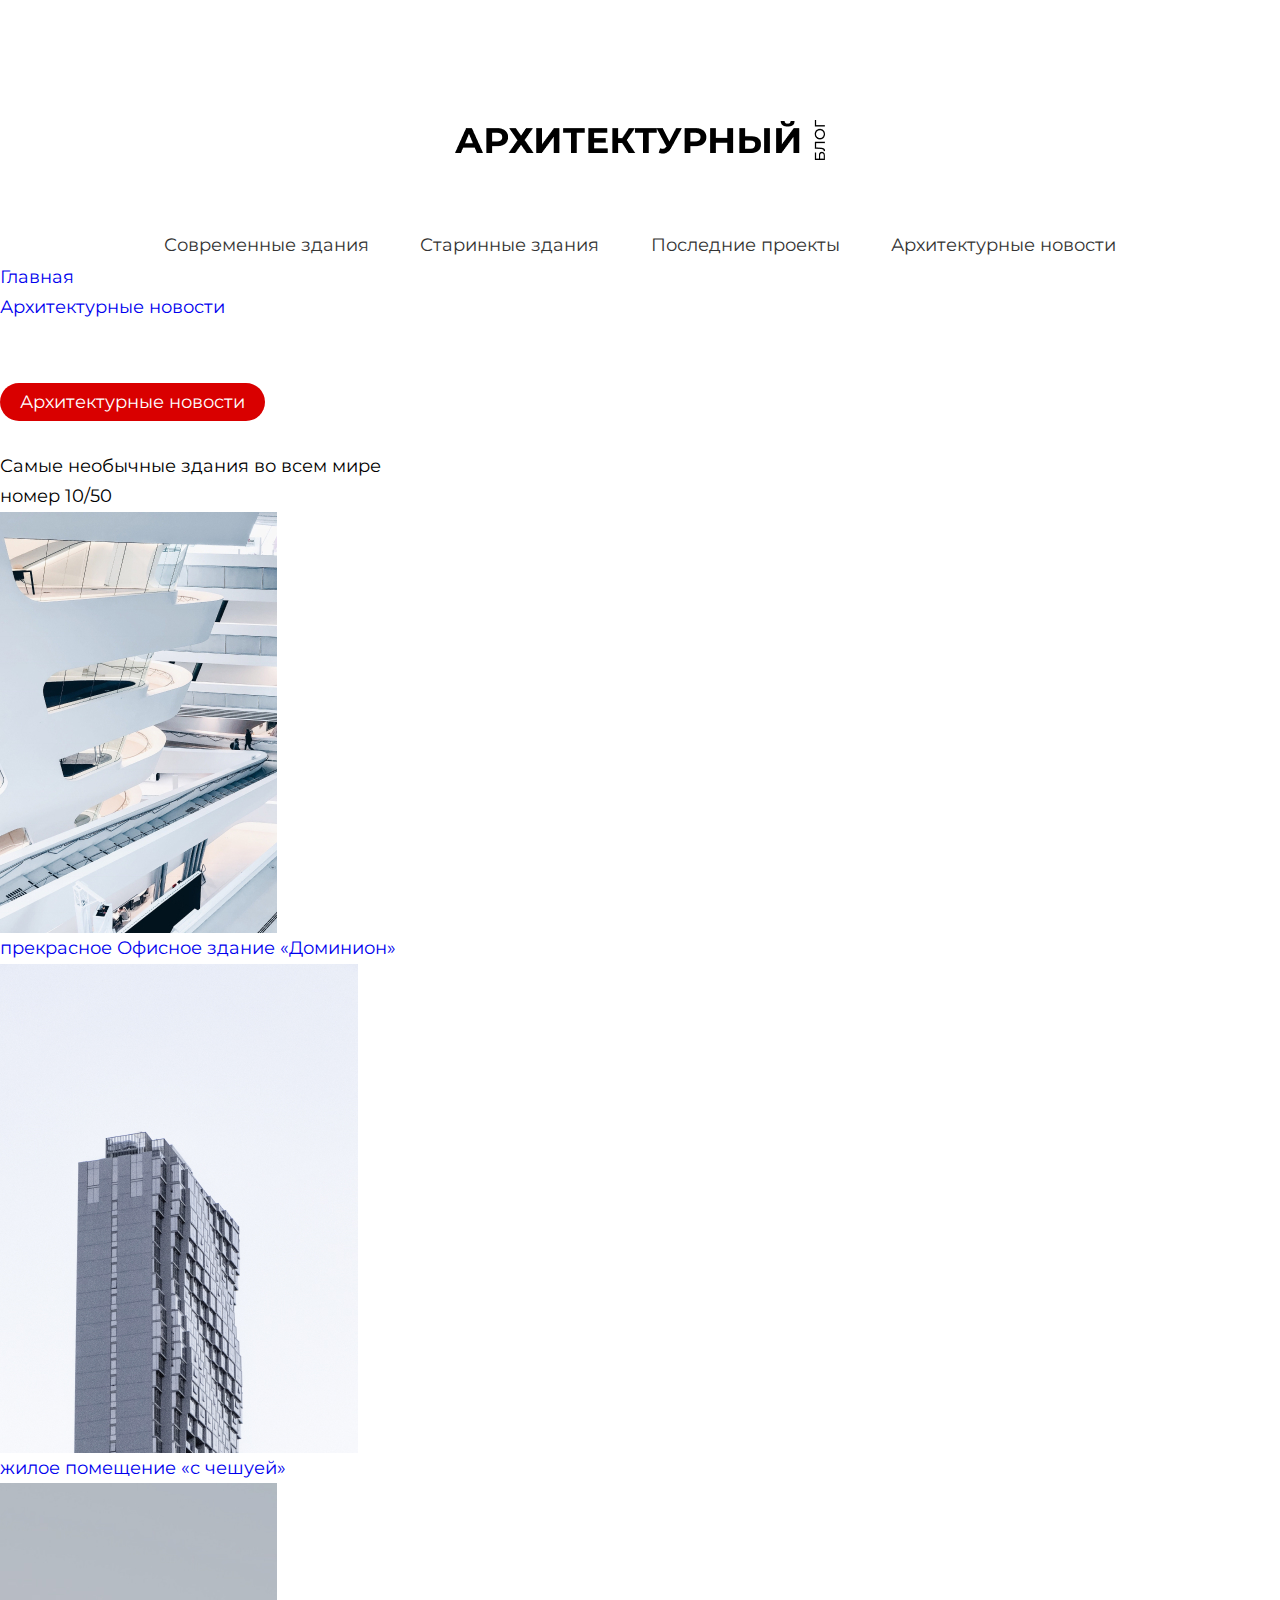
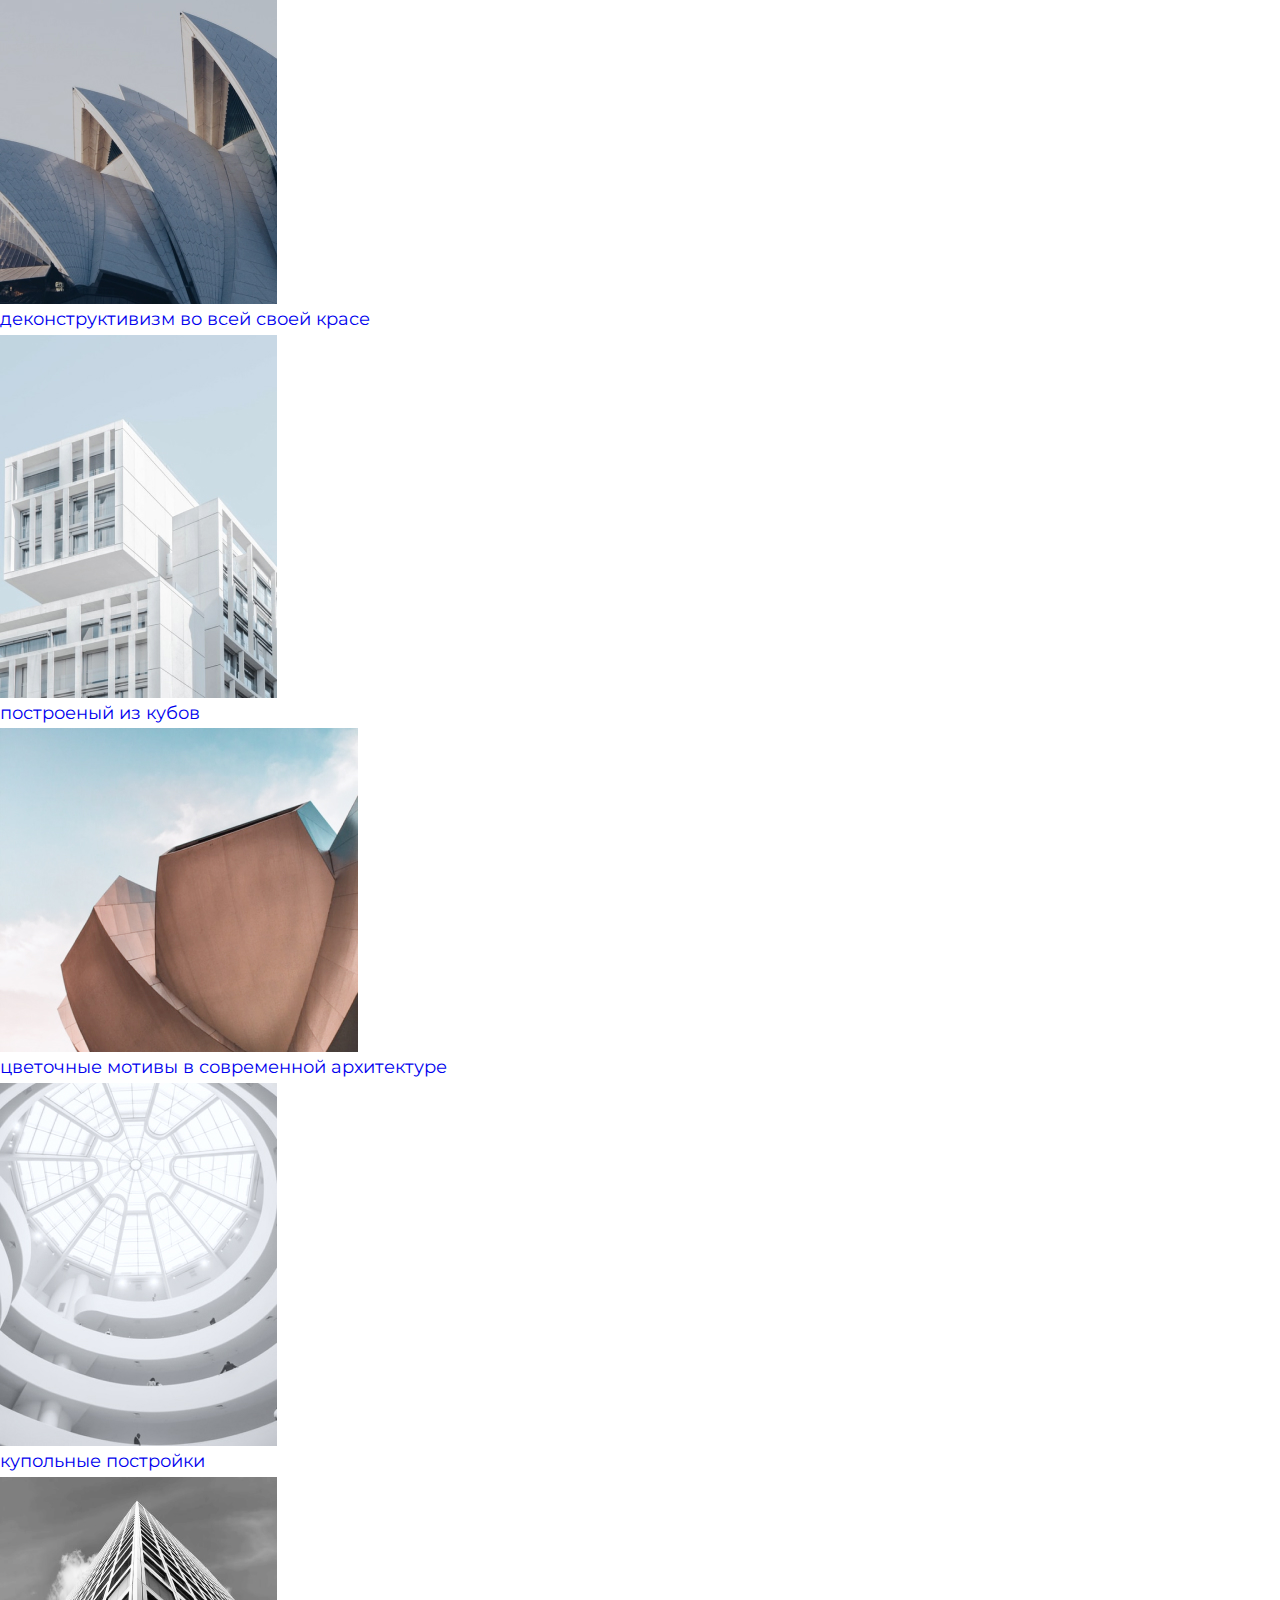
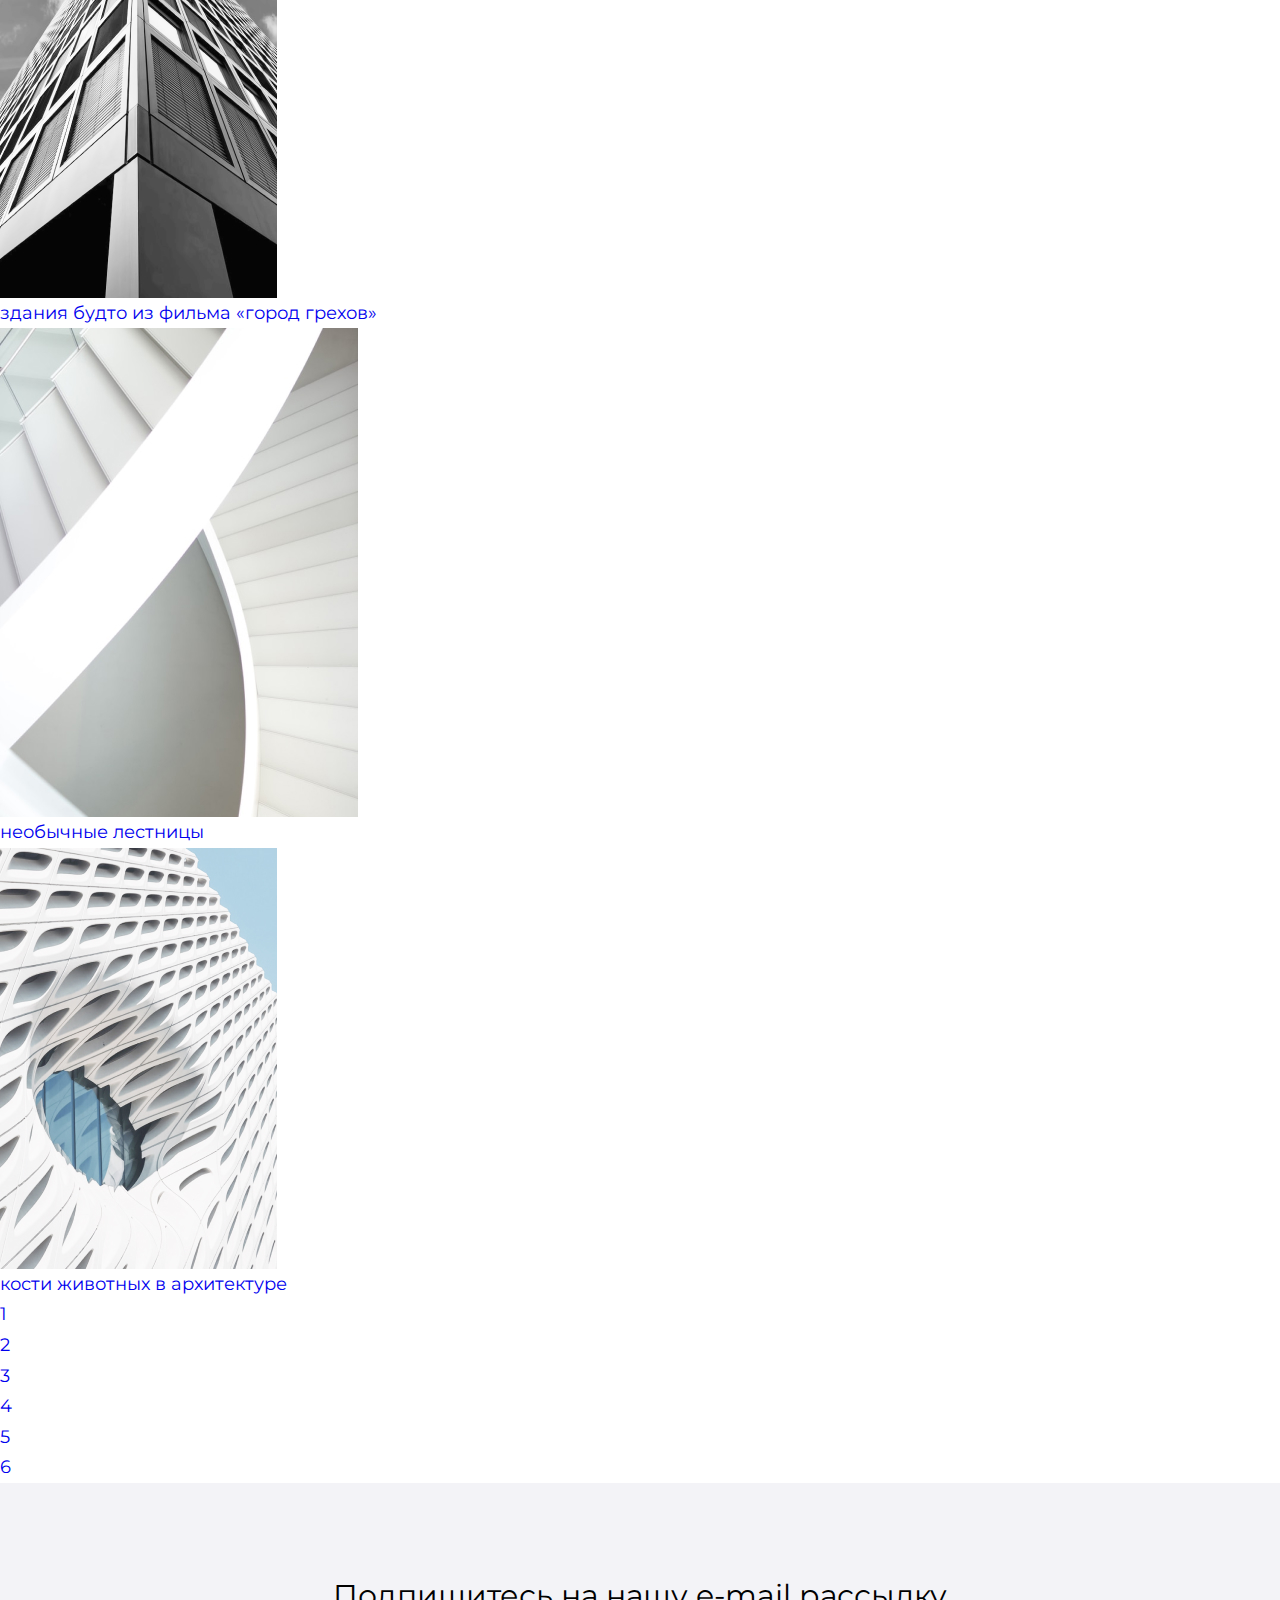
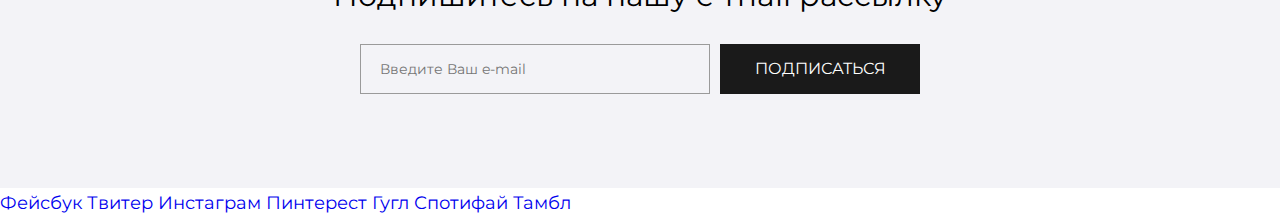
==== architect_news.html @ 6c409c07 "Начало верстки макета" ====
<!DOCTYPE html>
<html lang="ru">
  <head>
    <meta charset="UTF-8">
    <meta name="viewport" content="width=device-width, initial-scale=1.0">
    <link rel="stylesheet" href="css/style.css">
    <title>Архитектурный блог</title>
  </head>

  <body>
    <header class="page-header">
<div class="container1">
  <div class="page-header__rows">
    <a href="index.html" class="logo">
      <img src="img/main/Vector.png" width="370" height="40" alt="Логотип">
    </a>
    <nav class="main-nav">
      <ul class="main-nav__list">
        <li class="main-nav__item"><a href="#">Современные здания</a></li>
        <li class="main-nav__item"><a href="#">Старинные здания</a></li>
        <li class="main-nav__item"><a href="#">Последние проекты</a></li>
        <li class="main-nav__item"><a href="architect_news.html">Архитектурные новости</a></li>
      </ul>
    </nav>
  </div>
</div>
      <ul class="main-breadcrumbs">
        <li><a href="index.html">Главная</a></li>
        <li class="active"><a href="architect_news.html">Архитектурные новости</a></li>
      </ul>
    </header>

    <main>
      <h1 class="red-heading">Архитектурные новости</h1>
      <section class="main-content">
        <h2>Самые необычные здания во всем мире</h2>
        <p>номер 10/50</p>
        <ul class="news-list">
          <li>
            <a href="news-item.html">
              <img src="img/news/martino-pietropoli-rcCyqpGwWb8-unsplash 3.jpg" width="277" height="421" alt="Здание">
              <p>прекрасное Офисное здание «Доминион»</p>
            </a>
          </li>
          <li>
            <a href="#">
              <img src="img/news/mitchell-luo-Rzvqw-4EQ00-unsplash 3.jpg" width="358" height="489" alt="Здание">
              <p>жилое помещение «с чешуей»</p>
            </a>
          </li>
          <li>
            <a href="#">
              <img src="img/news/Mask Group.jpg" width="277" height="421" alt="Здание">
              <p>деконструктивизм во всей своей красе</p>
            </a>
          </li>
          <li>
            <a href="#">
              <img src="img/news/martino-pietropoli-rcCyqpGwWb8-unsplash 2.jpg" width="277" height="363" alt="Здание">
              <p>построеный из кубов</p>
            </a>
          </li>
          <li>
            <a href="#">
              <img src="img/news/mitchell-luo-Rzvqw-4EQ00-unsplash 2.jpg" width="358" height="324" alt="Здание">
              <p>цветочные мотивы в современной архитектуре</p>
            </a>
          </li>
          <li>
            <a href="#">
              <img src="img/news/Mask Group (1).jpg" width="277" height="363" alt="Здание">
              <p>купольные постройки</p>
            </a>
          </li>
          <li>
            <a href="#">
              <img src="img/news/martino-pietropoli-rcCyqpGwWb8-unsplash 5.jpg" width="277" height="421" alt="Здание">
              <p>здания будто из фильма «город грехов»</p>
            </a>
          </li>
          <li>
            <a href="#">
              <img src="img/news/mitchell-luo-Rzvqw-4EQ00-unsplash 5.jpg" width="358" height="489" alt="Здание">
              <p>необычные лестницы</p>
            </a>
          </li>
          <li>
            <a href="#">
              <img src="img/news/Mask Group (2).jpg" width="277" height="421" alt="Здание">
              <p>кости животных в архитектуре</p>
            </a>
          </li>
        </ul>
        <ul>
          <li><a href="#">1</a></li>
          <li><a href="#">2</a></li>
          <li><a href="#">3</a></li>
          <li><a href="#">4</a></li>
          <li><a href="#">5</a></li>
          <li><a href="#">6</a></li>
        </ul>
      </section>

<section class="form-mailing">
  <form class="form" id="form" action="#">
    <h2 class="visually-hidden">Форма подписки</h2>
    <div class="form__group">
      <label for="formEmail" class="form__label">Подпишитесь на нашу e-mail рассылку</label>
      <input id="formEmail" type="text" name="email" class="form__input" placeholder="Введите Ваш e-mail">
      <button class="form__button" type="submit">подписаться</button>
    </div>
  </form>
</section>
    </main>

    <footer>
      <div class="footer-social">
        <a class="social-btn social-btn-in" href="#">Фейсбук</a>
        <a class="social-btn social-btn-fb" href="#">Твитер</a>
        <a class="social-btn social-btn-vk" href="#">Инстаграм</a>
        <a class="social-btn social-btn-in" href="#">Пинтерест</a>
        <a class="social-btn social-btn-fb" href="#">Гугл</a>
        <a class="social-btn social-btn-vk" href="#">Спотифай</a>
        <a class="social-btn social-btn-in" href="#">Тамбл</a>
      </div>
    </footer>
  </body>
</html>
---- css/style.css ----
@import url("https://fonts.googleapis.com/css2?family=Montserrat:wght@300;400;500;600;700&display=swap");
* {
  padding: 0;
  margin: 0;
  border: 0; }

*, *:before, *:after {
  -webkit-box-sizing: border-box;
  box-sizing: border-box; }

:focus, :active {
  outline: none; }

a:focus, a:active {
  outline: none; }

nav, footer, header, aside {
  display: block; }

html, body {
  height: 100%;
  width: 100%;
  font-size: 100%;
  line-height: 1;
  font-size: 14px;
  -ms-text-size-adjust: 100%;
  -moz-text-size-adjust: 100%;
  -webkit-text-size-adjust: 100%; }

input, button, textarea {
  font-family: inherit; }

input::-ms-clear {
  display: none; }

button {
  cursor: pointer; }

button::-moz-focus-inner {
  padding: 0;
  border: 0; }

a, a:visited {
  text-decoration: none; }

a:hover {
  text-decoration: none; }

ul li {
  list-style: none; }

img {
  vertical-align: top; }

h1, h2, h3, h4, h5, h6 {
  font-size: inherit;
  font-weight: 400; }

body {
  min-width: 1220px;
  font-size: 18px;
  line-height: 170%;
  font-family: "Montserrat", sans-serif;
  color: #000; }

.container1 {
  width: 952px;
  margin: 0 auto; }

.container2 {
  width: 1170px;
  margin: 0 auto; }

.visually-hidden {
  position: absolute;
  width: 1px;
  height: 1px;
  margin: -1px;
  padding: 0;
  overflow: hidden;
  border: 0;
  clip: rect(0 0 0 0); }

.btn {
  display: -webkit-box;
  display: -ms-flexbox;
  display: flex;
  text-align: center;
  -webkit-box-pack: center;
      -ms-flex-pack: center;
          justify-content: center;
  -webkit-box-align: center;
      -ms-flex-align: center;
          align-items: center;
  font-size: 16px;
  font-weight: 400;
  line-height: 19.5px;
  border: 1px solid white;
  height: 50px;
  width: 200px;
  background-color: rgba(0, 0, 0, 0.3);
  color: white;
  -webkit-transition: 0.2s;
  transition: 0.2s; }

.btn:hover {
  background-color: rgba(0, 0, 0, 0.8);
  font-size: 17px; }

.red-heading {
  display: -webkit-inline-box;
  display: -ms-inline-flexbox;
  display: inline-flex;
  text-align: center;
  -webkit-box-pack: center;
      -ms-flex-pack: center;
          justify-content: center;
  -webkit-box-align: center;
      -ms-flex-align: center;
          align-items: center;
  padding: 0 20px 0 20px;
  margin: 20px 0 30px 0;
  border-radius: 19px;
  height: 38px;
  min-width: 200px;
  background-color: #d90000;
  font-size: 18px;
  line-height: 22px;
  color: #fff; }

.page-header {
  padding: 120px 0 40px 0; }
  .page-header .page-header__rows {
    display: -webkit-box;
    display: -ms-flexbox;
    display: flex;
    -webkit-box-orient: vertical;
    -webkit-box-direction: normal;
        -ms-flex-direction: column;
            flex-direction: column; }
  .page-header .logo {
    -ms-flex-item-align: center;
        -ms-grid-row-align: center;
        align-self: center;
    margin: 0 0 70px 0; }
  .page-header .main-nav__list {
    display: -webkit-box;
    display: -ms-flexbox;
    display: flex;
    -webkit-box-pack: justify;
        -ms-flex-pack: justify;
            justify-content: space-between;
    -ms-flex-wrap: wrap;
        flex-wrap: wrap; }
  .page-header .main-nav__item {
    border-bottom: 1px solid white; }
    .page-header .main-nav__item a {
      font-size: 18px;
      line-height: 22px;
      font-weight: 400;
      color: #333; }
    .page-header .main-nav__item:hover {
      border-bottom: 1px solid red; }

.introduction {
  padding: 0 0 100px 0; }
  .introduction .intr__row {
    display: -webkit-box;
    display: -ms-flexbox;
    display: flex;
    -webkit-box-pack: justify;
        -ms-flex-pack: justify;
            justify-content: space-between; }
  .introduction .intr-content__big {
    position: relative; }
    .introduction .intr-content__big a,
    .introduction .intr-content__big p {
      position: absolute; }
    .introduction .intr-content__big p {
      max-width: 623px;
      font-size: 36px;
      line-height: 44px;
      color: white;
      bottom: 145px;
      left: 60px; }
    .introduction .intr-content__big a {
      bottom: 60px;
      left: 60px; }
  .introduction .intr-content__small .intr-content__item {
    position: relative; }
    .introduction .intr-content__small .intr-content__item a,
    .introduction .intr-content__small .intr-content__item p {
      position: absolute; }
    .introduction .intr-content__small .intr-content__item p {
      max-width: 243px;
      font-size: 24px;
      line-height: 29px;
      color: white;
      bottom: 110px;
      left: 30px; }
    .introduction .intr-content__small .intr-content__item a {
      bottom: 30px;
      left: 30px; }
  .introduction .intr-content__small .intr-content__item:first-child {
    margin-bottom: 8.3px; }

.Modern-buildings {
  padding-bottom: 100px; }
  .Modern-buildings a {
    display: inline-block;
    text-transform: uppercase;
    font-size: 16px;
    font-weight: 500;
    line-height: 19.5px;
    color: #000;
    margin-top: 20px; }
  .Modern-buildings a:hover {
    border-bottom: 1px solid red; }
  .Modern-buildings__row {
    display: -webkit-box;
    display: -ms-flexbox;
    display: flex;
    -webkit-box-pack: justify;
        -ms-flex-pack: justify;
            justify-content: space-between; }
  .Modern-buildings__top {
    display: -webkit-box;
    display: -ms-flexbox;
    display: flex;
    -webkit-box-pack: justify;
        -ms-flex-pack: justify;
            justify-content: space-between;
    margin: 0 0 20px 0; }

.form-mailing {
  padding: 94px 0;
  background-color: #f3f3f7; }
  .form-mailing .form {
    max-width: 800px;
    margin: 0px auto; }
    .form-mailing .form__group {
      display: -webkit-box;
      display: -ms-flexbox;
      display: flex;
      -webkit-box-pack: center;
          -ms-flex-pack: center;
              justify-content: center;
      -ms-flex-wrap: wrap;
          flex-wrap: wrap; }
    .form-mailing .form__label {
      font-size: 30px;
      line-height: 37px;
      margin: 0 0 30px 0; }
    .form-mailing .form__input {
      border: 1px solid #9a9a9a;
      background-color: #f3f3f7;
      width: 350px;
      height: 50px;
      margin-right: 10px;
      padding: 0 0 0 19px;
      font-size: 14px;
      line-height: 20px;
      color: #9a9a9a; }
    .form-mailing .form__button {
      display: -webkit-box;
      display: -ms-flexbox;
      display: flex;
      text-align: center;
      -webkit-box-pack: center;
          -ms-flex-pack: center;
              justify-content: center;
      -webkit-box-align: center;
          -ms-flex-align: center;
              align-items: center;
      font-size: 16px;
      font-weight: 400;
      line-height: 20px;
      text-transform: uppercase;
      height: 50px;
      width: 200px;
      background-color: #1a1a1a;
      color: white;
      -webkit-transition: 0.2s;
      transition: 0.2s; }
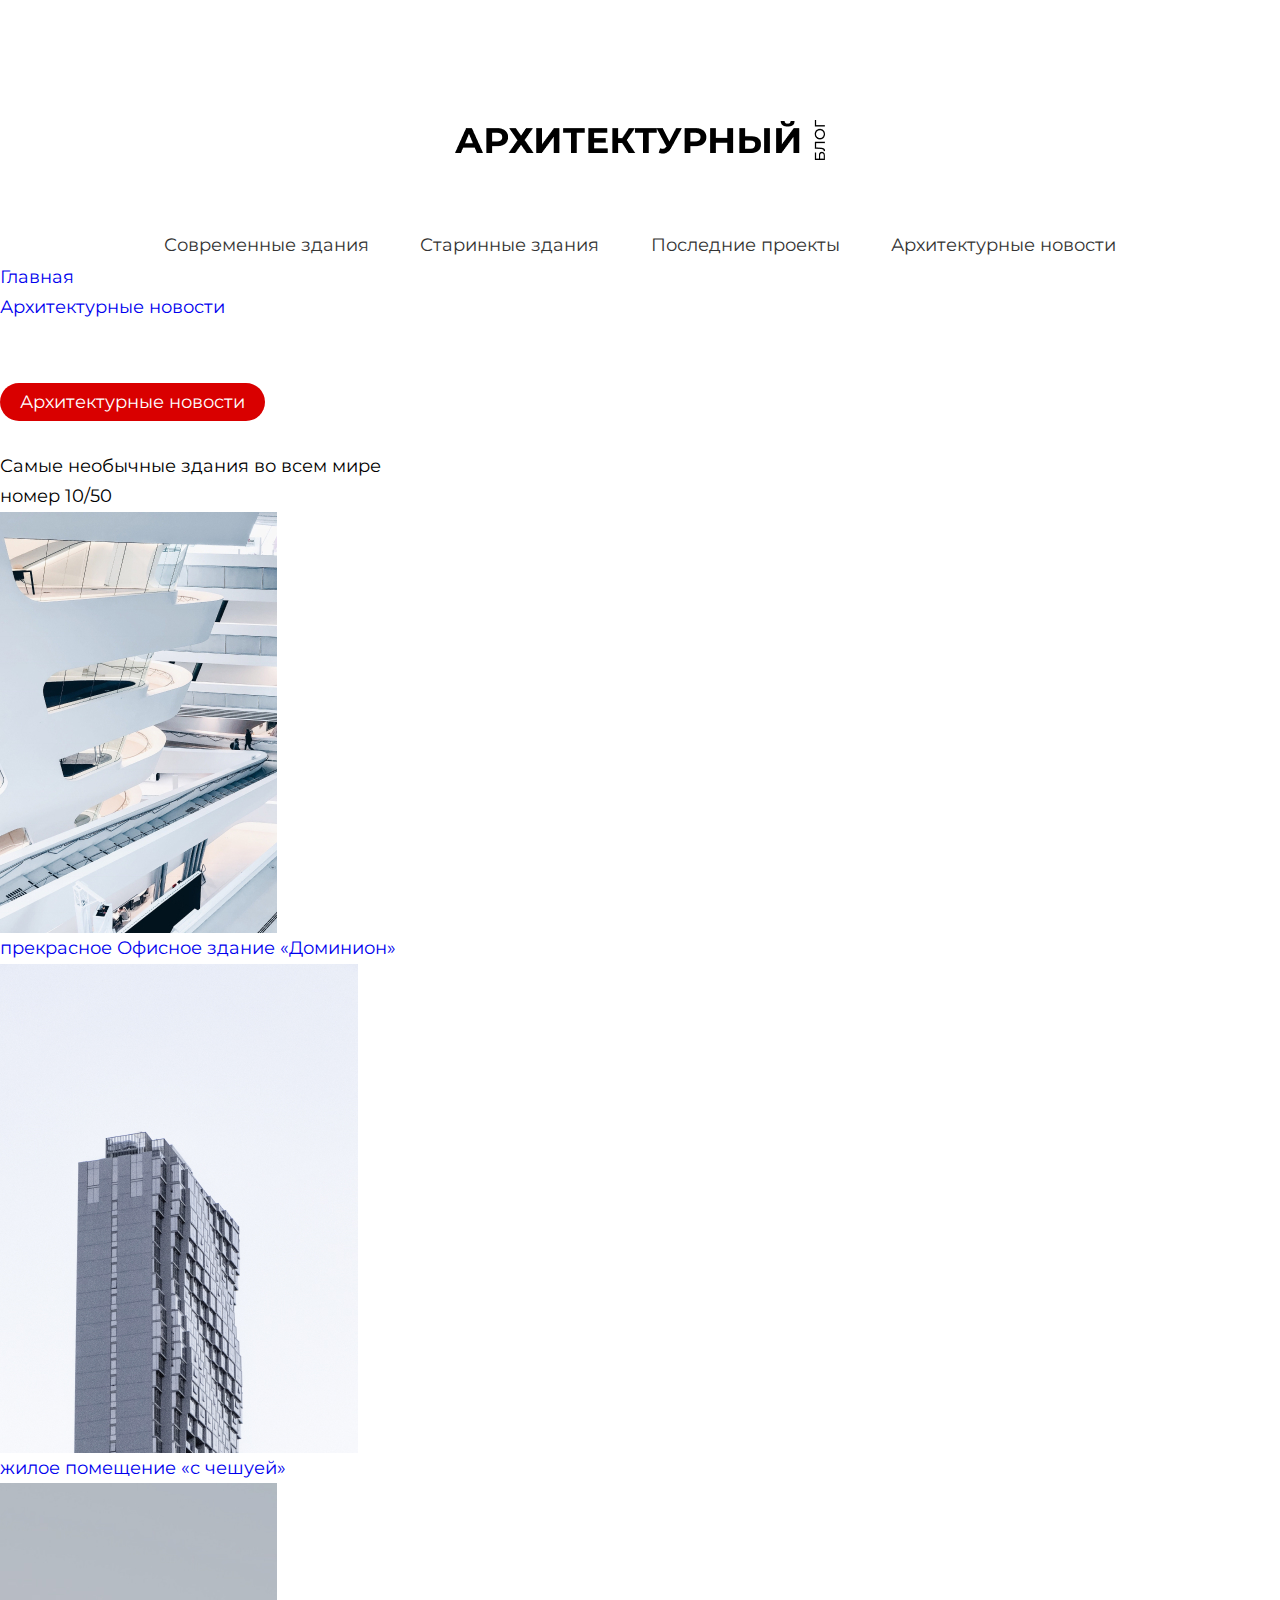
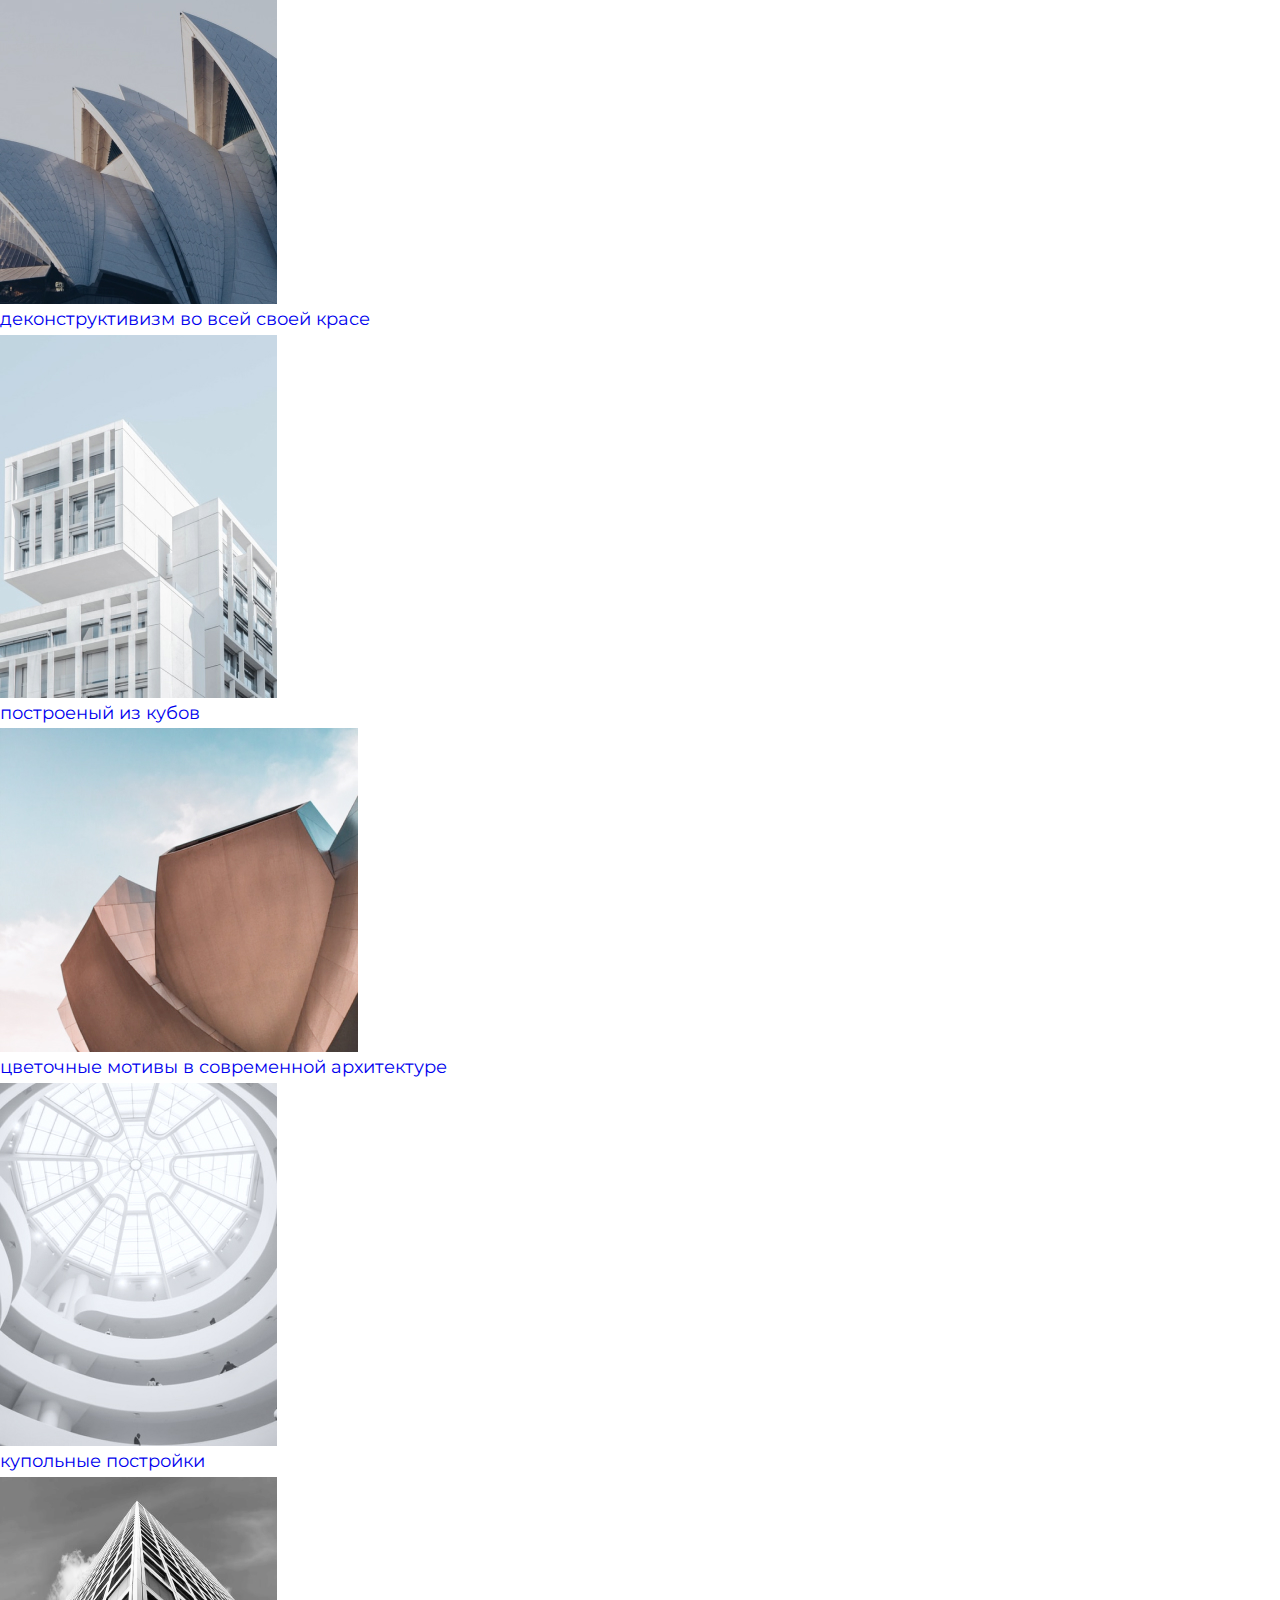
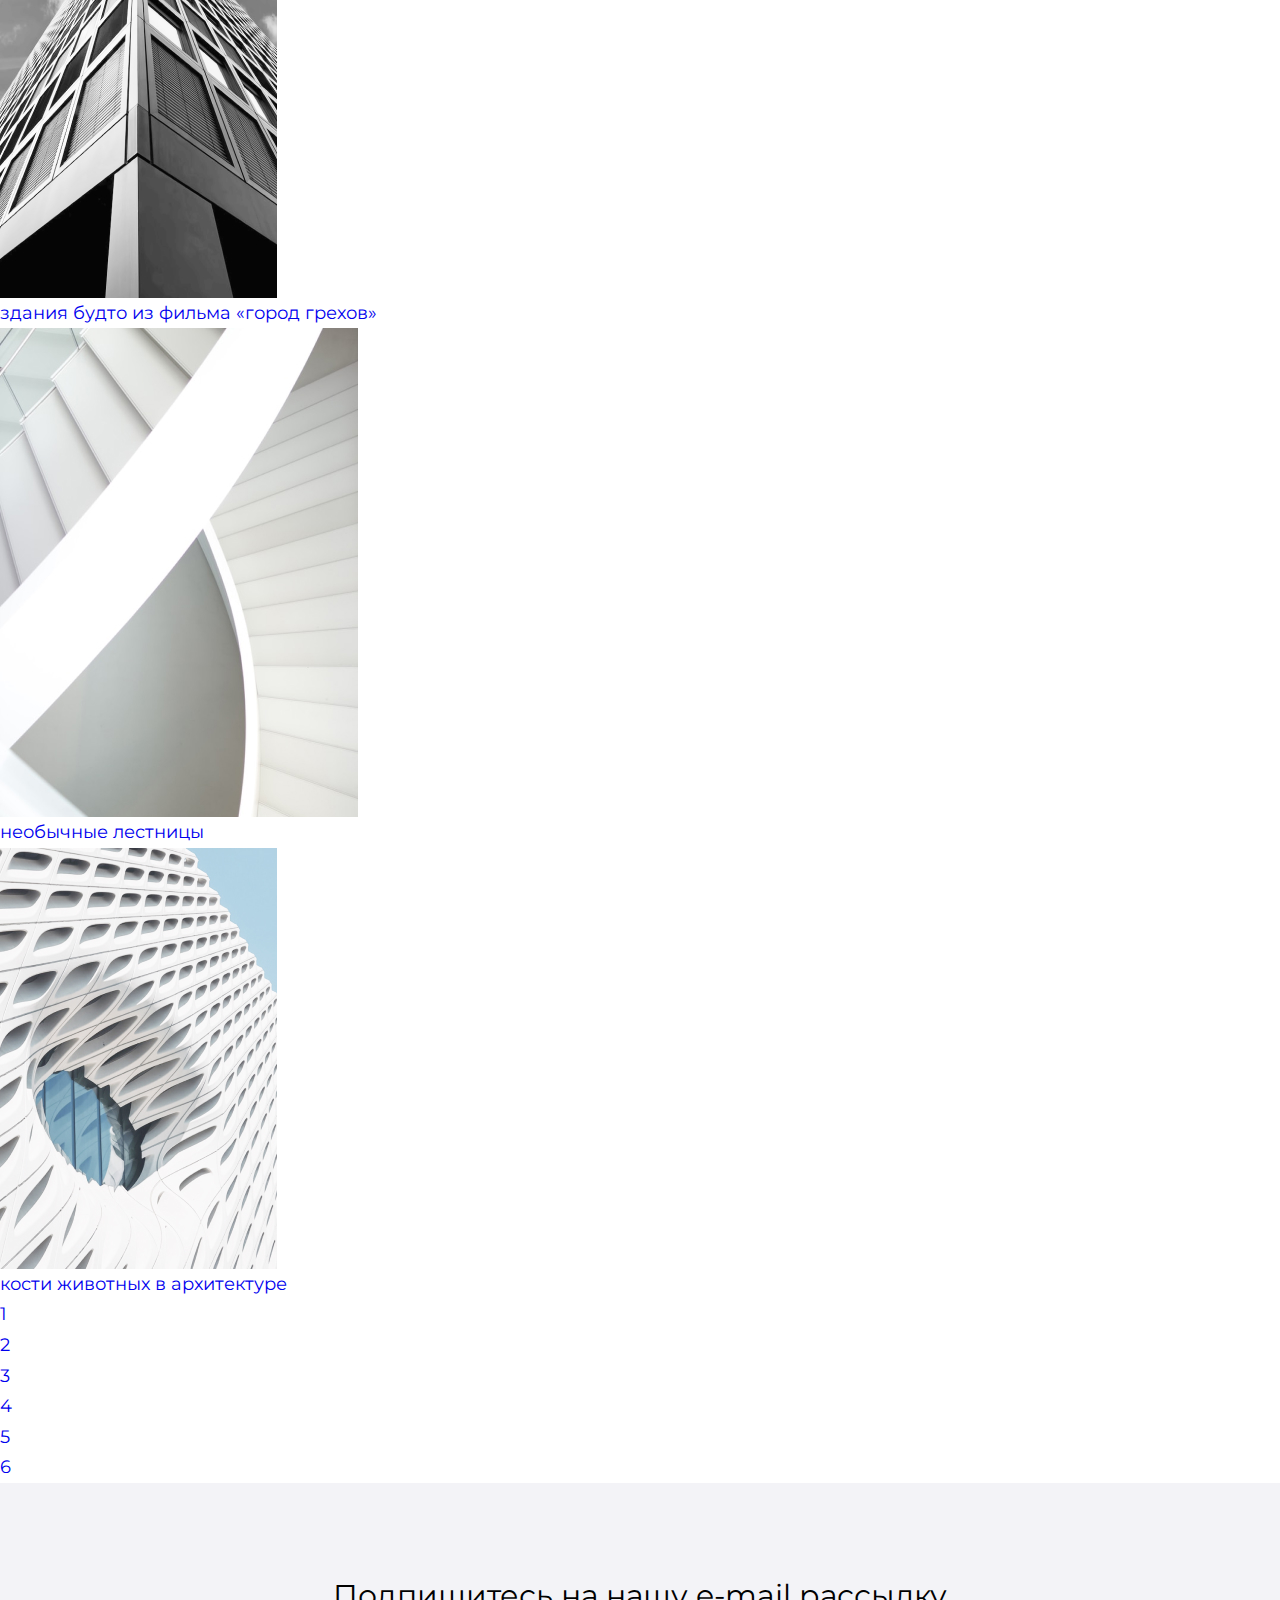
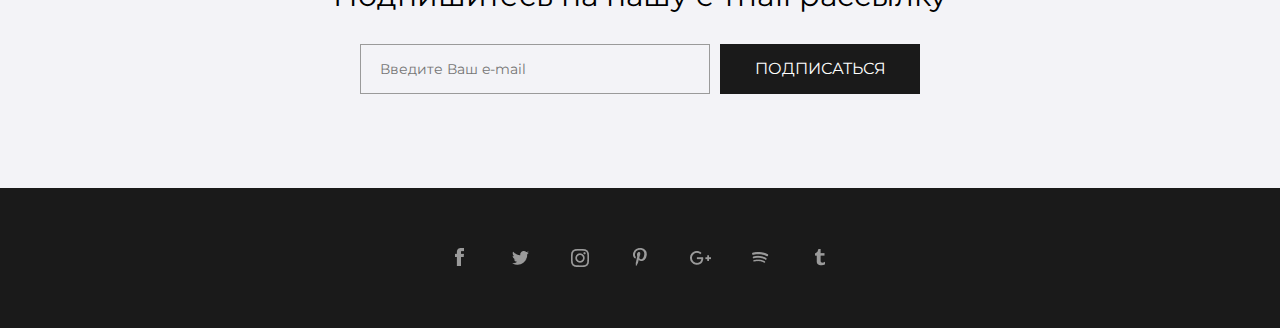
==== commit 9940b76f: "Доделал главную страницу, подключил слайдер" ====
--- a/architect_news.html
+++ b/architect_news.html
@@ -113,16 +113,18 @@
 </section>
     </main>
 
-    <footer>
-      <div class="footer-social">
-        <a class="social-btn social-btn-in" href="#">Фейсбук</a>
-        <a class="social-btn social-btn-fb" href="#">Твитер</a>
-        <a class="social-btn social-btn-vk" href="#">Инстаграм</a>
-        <a class="social-btn social-btn-in" href="#">Пинтерест</a>
-        <a class="social-btn social-btn-fb" href="#">Гугл</a>
-        <a class="social-btn social-btn-vk" href="#">Спотифай</a>
-        <a class="social-btn social-btn-in" href="#">Тамбл</a>
-      </div>
-    </footer>
+<footer class="footer">
+  <div class="footer__container">
+    <div class="footer__row">
+      <a class="social-btn-fb social-btn" href="#">Фейсбук</a>
+      <a class="social-btn-tv social-btn" href="#">Твитер</a>
+      <a class="social-btn-in social-btn" href="#">Инстаграм</a>
+      <a class="social-btn-p social-btn" href="#">Пинтерест</a>
+      <a class="social-btn-go social-btn" href="#">Гугл</a>
+      <a class="social-btn-hy social-btn" href="#">Спотифай</a>
+      <a class="social-btn-t social-btn" href="#">Тамбл</a>
+    </div>
+  </div>
+</footer>
   </body>
 </html>--- a/css/style.css
+++ b/css/style.css
@@ -1,4 +1,5 @@
-@import url("https://fonts.googleapis.com/css2?family=Montserrat:wght@300;400;500;600;700&display=swap");
+@charset "UTF-8";
+@import url("https://fonts.googleapis.com/css2?family=Montserrat:ital,wght@0,300;0,400;0,500;0,600;0,700;1,300&display=swap");
 * {
   padding: 0;
   margin: 0;
@@ -58,6 +59,7 @@
 
 body {
   min-width: 1220px;
+  height: 100%;
   font-size: 18px;
   line-height: 170%;
   font-family: "Montserrat", sans-serif;
@@ -161,76 +163,6 @@
       color: #333; }
     .page-header .main-nav__item:hover {
       border-bottom: 1px solid red; }
-
-.introduction {
-  padding: 0 0 100px 0; }
-  .introduction .intr__row {
-    display: -webkit-box;
-    display: -ms-flexbox;
-    display: flex;
-    -webkit-box-pack: justify;
-        -ms-flex-pack: justify;
-            justify-content: space-between; }
-  .introduction .intr-content__big {
-    position: relative; }
-    .introduction .intr-content__big a,
-    .introduction .intr-content__big p {
-      position: absolute; }
-    .introduction .intr-content__big p {
-      max-width: 623px;
-      font-size: 36px;
-      line-height: 44px;
-      color: white;
-      bottom: 145px;
-      left: 60px; }
-    .introduction .intr-content__big a {
-      bottom: 60px;
-      left: 60px; }
-  .introduction .intr-content__small .intr-content__item {
-    position: relative; }
-    .introduction .intr-content__small .intr-content__item a,
-    .introduction .intr-content__small .intr-content__item p {
-      position: absolute; }
-    .introduction .intr-content__small .intr-content__item p {
-      max-width: 243px;
-      font-size: 24px;
-      line-height: 29px;
-      color: white;
-      bottom: 110px;
-      left: 30px; }
-    .introduction .intr-content__small .intr-content__item a {
-      bottom: 30px;
-      left: 30px; }
-  .introduction .intr-content__small .intr-content__item:first-child {
-    margin-bottom: 8.3px; }
-
-.Modern-buildings {
-  padding-bottom: 100px; }
-  .Modern-buildings a {
-    display: inline-block;
-    text-transform: uppercase;
-    font-size: 16px;
-    font-weight: 500;
-    line-height: 19.5px;
-    color: #000;
-    margin-top: 20px; }
-  .Modern-buildings a:hover {
-    border-bottom: 1px solid red; }
-  .Modern-buildings__row {
-    display: -webkit-box;
-    display: -ms-flexbox;
-    display: flex;
-    -webkit-box-pack: justify;
-        -ms-flex-pack: justify;
-            justify-content: space-between; }
-  .Modern-buildings__top {
-    display: -webkit-box;
-    display: -ms-flexbox;
-    display: flex;
-    -webkit-box-pack: justify;
-        -ms-flex-pack: justify;
-            justify-content: space-between;
-    margin: 0 0 20px 0; }
 
 .form-mailing {
   padding: 94px 0;
@@ -282,3 +214,270 @@
       color: white;
       -webkit-transition: 0.2s;
       transition: 0.2s; }
+
+.footer {
+  height: 140px;
+  background-color: #1A1A1A;
+  padding: 50px 0; }
+  .footer .footer__container {
+    width: 400px;
+    height: 40px;
+    margin: 0 auto; }
+  .footer .footer__row {
+    width: 400px;
+    display: -webkit-box;
+    display: -ms-flexbox;
+    display: flex;
+    -webkit-box-pack: justify;
+        -ms-flex-pack: justify;
+            justify-content: space-between; }
+  .footer .social-btn {
+    font-size: 0;
+    width: 40px;
+    height: 40px; }
+  .footer .social-btn-fb {
+    background: url("../img/main/1.png") center/auto auto no-repeat; }
+  .footer .social-btn-tv {
+    background: url("../img/main/2.png") center/auto auto no-repeat; }
+  .footer .social-btn-in {
+    background: url("../img/main/3.png") center/auto auto no-repeat; }
+  .footer .social-btn-p {
+    background: url("../img/main/4.png") center/auto auto no-repeat; }
+  .footer .social-btn-go {
+    background: url("../img/main/5.png") center/auto auto no-repeat; }
+  .footer .social-btn-hy {
+    background: url("../img/main/6.png") center/auto auto no-repeat; }
+  .footer .social-btn-t {
+    background: url("../img/main/7.png") center/auto auto no-repeat; }
+
+.introduction {
+  padding: 0 0 100px 0;
+  /* Лента слайдов */ }
+  .introduction .intr__row {
+    display: -webkit-box;
+    display: -ms-flexbox;
+    display: flex;
+    -webkit-box-pack: justify;
+        -ms-flex-pack: justify;
+            justify-content: space-between; }
+  .introduction .intr-content__big {
+    position: relative; }
+    .introduction .intr-content__big a,
+    .introduction .intr-content__big p {
+      position: absolute; }
+    .introduction .intr-content__big p {
+      max-width: 623px;
+      font-size: 36px;
+      line-height: 44px;
+      color: white;
+      bottom: 145px;
+      left: 60px; }
+    .introduction .intr-content__big a {
+      bottom: 60px;
+      left: 60px; }
+    .introduction .intr-content__big .intr-content__number {
+      bottom: 220px;
+      left: 75px;
+      font-style: italic;
+      font-weight: 300; }
+  .introduction .intr-content__small .intr-content__item {
+    position: relative; }
+    .introduction .intr-content__small .intr-content__item a,
+    .introduction .intr-content__small .intr-content__item p {
+      position: absolute; }
+    .introduction .intr-content__small .intr-content__item p {
+      max-width: 243px;
+      font-size: 24px;
+      line-height: 29px;
+      color: white;
+      bottom: 110px;
+      left: 30px; }
+    .introduction .intr-content__small .intr-content__item a {
+      bottom: 30px;
+      left: 30px; }
+  .introduction .intr-content__small .intr-content__item:first-child {
+    margin-bottom: 8.3px; }
+  .introduction .slick-list {
+    overflow: hidden; }
+  .introduction .slick-track {
+    display: -webkit-box;
+    display: -ms-flexbox;
+    display: flex;
+    -webkit-box-align: start;
+        -ms-flex-align: start;
+            align-items: flex-start; }
+  .introduction .slider {
+    position: relative; }
+  .introduction .slider .slick-arrow {
+    position: absolute;
+    top: 50%;
+    z-index: 10;
+    font-size: 0; }
+  .introduction .slider .slick-arrow.slick-prev {
+    left: 0; }
+  .introduction .slider .slick-arrow.slick-next {
+    right: 0; }
+  .introduction .slider .slick-dots {
+    display: -webkit-box;
+    display: -ms-flexbox;
+    display: flex;
+    -webkit-box-align: center;
+        -ms-flex-align: center;
+            align-items: center;
+    -webkit-box-pack: center;
+        -ms-flex-pack: center;
+            justify-content: center; }
+  .introduction .slider .slick-dots li {
+    list-style: none;
+    margin: 0 10px; }
+  .introduction .slider .slick-dots li button {
+    font-size: 0;
+    width: 13px;
+    height: 13px;
+    background-color: #4F4F4F;
+    border-radius: 50%; }
+  .introduction .slider .slick-dots li.slick-active button {
+    background-color: transparent;
+    border: 1px solid #4F4F4F; }
+
+.Modern-buildings {
+  padding-bottom: 100px; }
+  .Modern-buildings a {
+    display: inline-block;
+    text-transform: uppercase;
+    font-size: 16px;
+    font-weight: 500;
+    line-height: 19.5px;
+    color: #000;
+    margin-top: 20px; }
+  .Modern-buildings a:hover {
+    border-bottom: 1px solid red; }
+  .Modern-buildings__row {
+    display: -webkit-box;
+    display: -ms-flexbox;
+    display: flex;
+    -webkit-box-pack: justify;
+        -ms-flex-pack: justify;
+            justify-content: space-between; }
+  .Modern-buildings__top {
+    display: -webkit-box;
+    display: -ms-flexbox;
+    display: flex;
+    -webkit-box-pack: justify;
+        -ms-flex-pack: justify;
+            justify-content: space-between;
+    margin: 0 0 20px 0; }
+
+.Old-build {
+  padding: 100px 0 100px 0; }
+  .Old-build a {
+    display: inline-block;
+    text-transform: uppercase;
+    font-size: 16px;
+    font-weight: 500;
+    line-height: 19.5px;
+    color: #000;
+    margin-top: 20px; }
+  .Old-build a:hover {
+    border-bottom: 1px solid red; }
+  .Old-build__row {
+    display: -webkit-box;
+    display: -ms-flexbox;
+    display: flex;
+    -webkit-box-pack: justify;
+        -ms-flex-pack: justify;
+            justify-content: space-between; }
+  .Old-build__religious {
+    margin-right: 50px; }
+  .Old-build__tourist {
+    display: -webkit-box;
+    display: -ms-flexbox;
+    display: flex;
+    -webkit-box-pack: justify;
+        -ms-flex-pack: justify;
+            justify-content: space-between; }
+  .Old-build__left img:first-child {
+    margin: 0 0 13px 0; }
+
+.news {
+  position: relative;
+  /* Лента слайдов */ }
+  .news .red-heading {
+    position: absolute;
+    z-index: 10;
+    left: calc(50% - 133px);
+    z-index: 10000; }
+  .news .slider__item {
+    position: relative;
+    height: 617px;
+    overflow: hidden; }
+    .news .slider__item a, .news .slider__item p {
+      position: absolute;
+      color: #fff; }
+    .news .slider__item a {
+      left: calc(50% - 100px);
+      bottom: 168px; }
+    .news .slider__item p {
+      width: 900px;
+      font-weight: 500;
+      line-height: 73px;
+      font-size: 60px;
+      text-align: center;
+      left: calc(50% - 450px);
+      top: 213px; }
+    .news .slider__item img {
+      width: 100%;
+      height: 100%;
+      -o-object-fit: cover;
+         object-fit: cover; }
+  .news .slick-list {
+    overflow: hidden; }
+  .news .slick-track {
+    display: -webkit-box;
+    display: -ms-flexbox;
+    display: flex;
+    -webkit-box-align: start;
+        -ms-flex-align: start;
+            align-items: flex-start; }
+  .news .slider1 {
+    position: relative; }
+  .news .slider1 .slick-arrow {
+    position: absolute;
+    top: 50%;
+    z-index: 10000;
+    font-size: 0;
+    width: 40px;
+    height: 40px; }
+  .news .slider1 .slick-arrow.slick-prev {
+    left: 10%;
+    background: url(../img/main/left.svg) 0 0/100% no-repeat; }
+  .news .slider1 .slick-arrow.slick-next {
+    right: 10%;
+    background: url(../img/main/right.svg) 0 0/100% no-repeat; }
+  .news .slider1 .slick-dots {
+    display: -webkit-box;
+    display: -ms-flexbox;
+    display: flex;
+    -webkit-box-align: center;
+        -ms-flex-align: center;
+            align-items: center;
+    -webkit-box-pack: center;
+        -ms-flex-pack: center;
+            justify-content: center;
+    width: 91px;
+    position: absolute;
+    left: calc(50% - 45.5px);
+    bottom: 100px;
+    z-index: 10000; }
+  .news .slider1 .slick-dots li {
+    list-style: none;
+    margin: 0 10px; }
+  .news .slider1 .slick-dots li button {
+    font-size: 0;
+    width: 13px;
+    height: 13px;
+    background-color: #fff;
+    border-radius: 50%; }
+  .news .slider1 .slick-dots li.slick-active button {
+    background-color: transparent;
+    border: 1px solid #fff; }
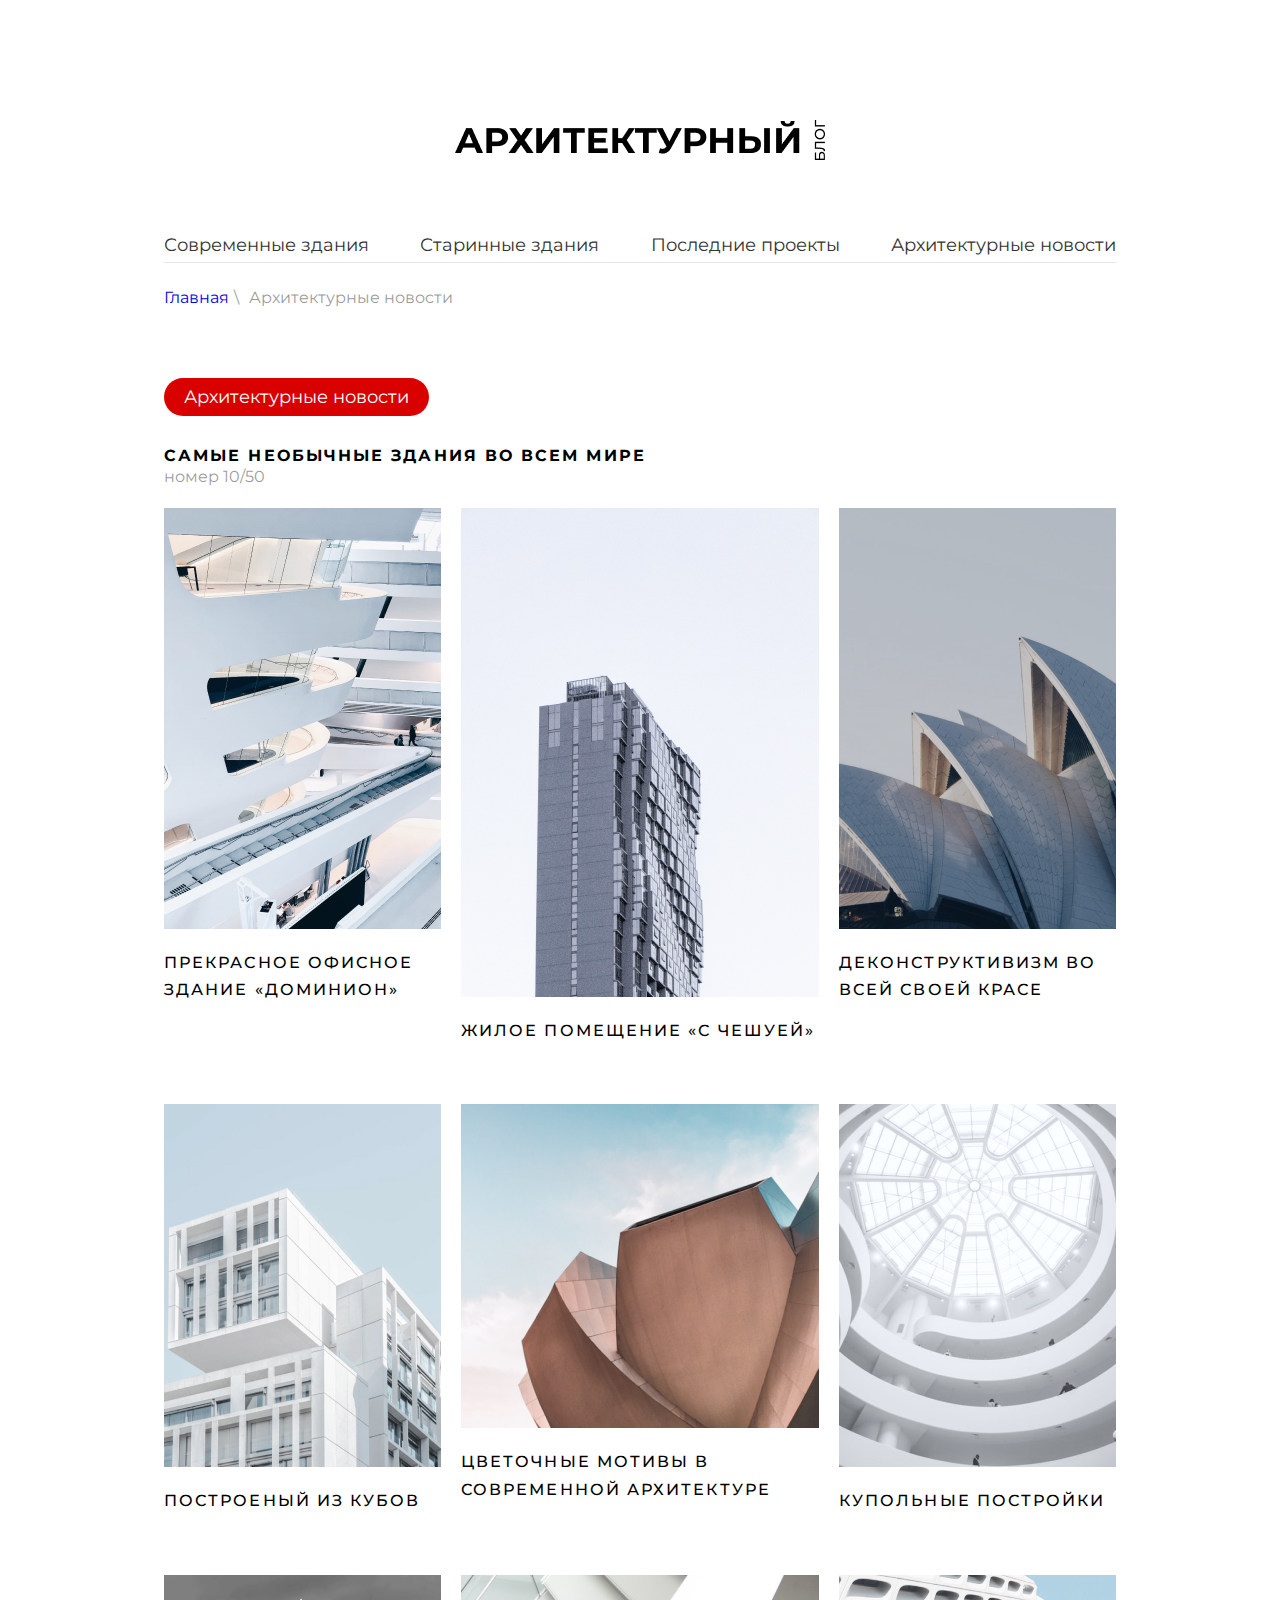
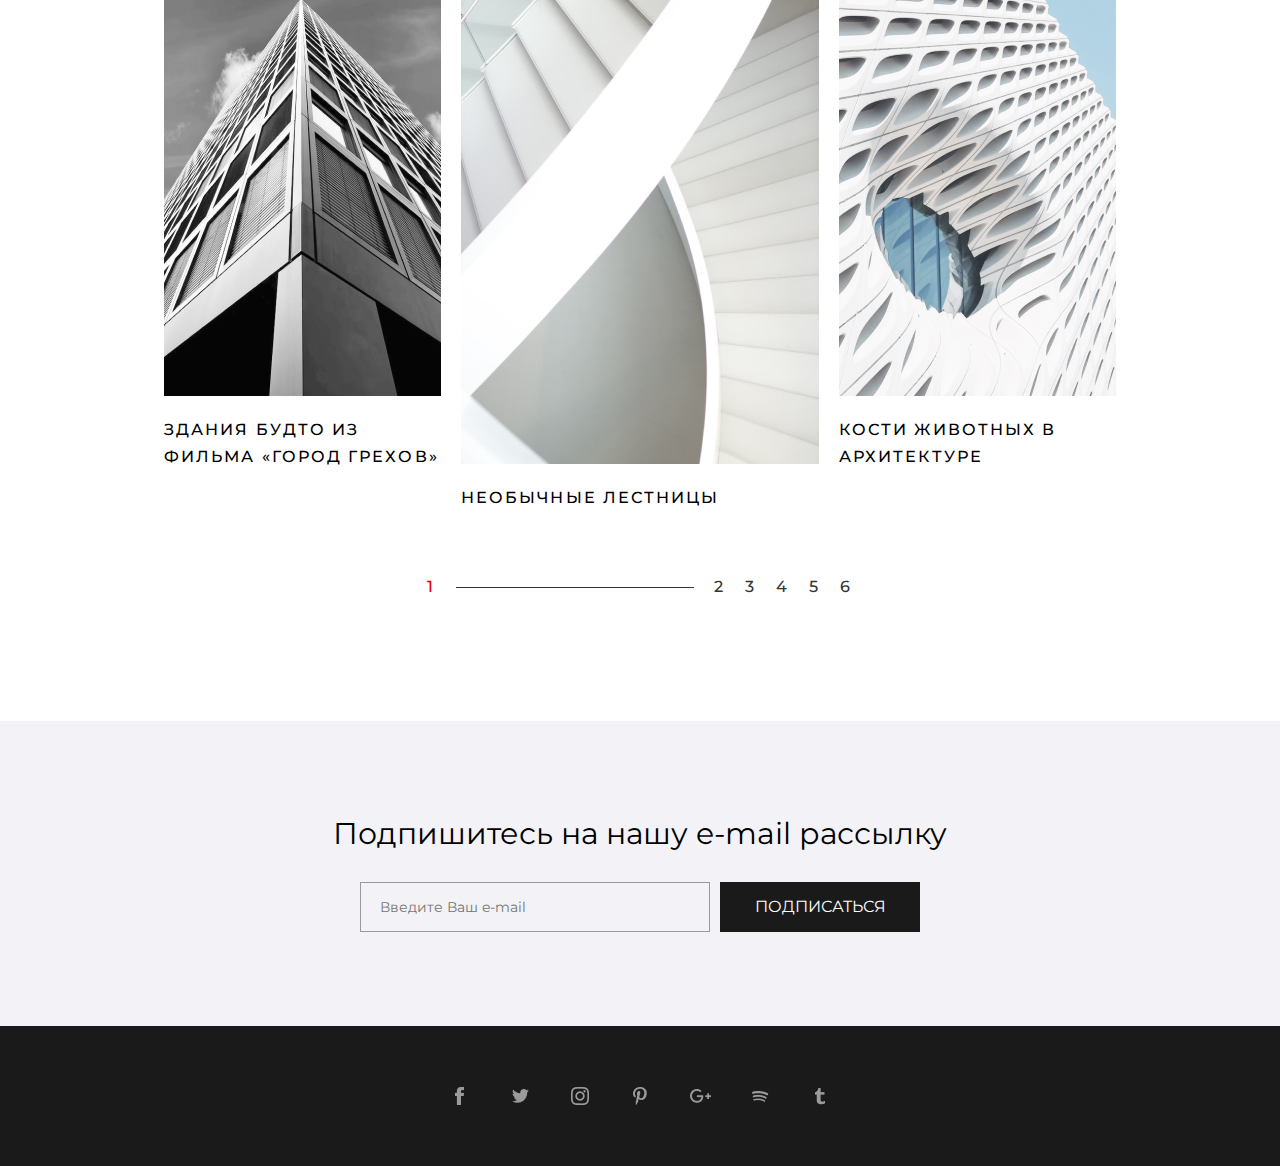
==== commit affb105b: "Сверстал вторую страницу" ====
--- a/architect_news.html
+++ b/architect_news.html
@@ -1,14 +1,15 @@
 <!DOCTYPE html>
 <html lang="ru">
-  <head>
-    <meta charset="UTF-8">
-    <meta name="viewport" content="width=device-width, initial-scale=1.0">
-    <link rel="stylesheet" href="css/style.css">
-    <title>Архитектурный блог</title>
-  </head>
 
-  <body>
-    <header class="page-header">
+<head>
+  <meta charset="UTF-8">
+  <meta name="viewport" content="width=device-width, initial-scale=1.0">
+  <link rel="stylesheet" href="css/style.css">
+  <title>Архитектурный блог</title>
+</head>
+
+<body>
+  <header class="page-header">
 <div class="container1">
   <div class="page-header__rows">
     <a href="index.html" class="logo">
@@ -16,90 +17,123 @@
     </a>
     <nav class="main-nav">
       <ul class="main-nav__list">
-        <li class="main-nav__item"><a href="#">Современные здания</a></li>
-        <li class="main-nav__item"><a href="#">Старинные здания</a></li>
-        <li class="main-nav__item"><a href="#">Последние проекты</a></li>
+        <li class="main-nav__item"><a href="architect_news.html">Современные здания</a></li>
+        <li class="main-nav__item"><a href="architect_news.html">Старинные здания</a></li>
+        <li class="main-nav__item"><a href="architect_news.html">Последние проекты</a></li>
         <li class="main-nav__item"><a href="architect_news.html">Архитектурные новости</a></li>
       </ul>
     </nav>
   </div>
 </div>
-      <ul class="main-breadcrumbs">
-        <li><a href="index.html">Главная</a></li>
-        <li class="active"><a href="architect_news.html">Архитектурные новости</a></li>
-      </ul>
-    </header>
+    <div class="container1">
+      <ol class="main-breadcrumbs">
+        <li><a href="index.html"><span>Главная</span></a></li>
+        <li class="active"><span>Архитектурные новости</span></li>
+      </ol>
+    </div>
+  </header>
 
-    <main>
+  <main>
+    <div class="container1">
       <h1 class="red-heading">Архитектурные новости</h1>
-      <section class="main-content">
-        <h2>Самые необычные здания во всем мире</h2>
-        <p>номер 10/50</p>
+    </div>
+    <section class="main-content">
+      <div class="container1">
+        <h2 class="main-content__heading">Самые необычные здания во всем мире</h2>
+        <p class="main-content__heading__num">номер 10/50</p>
         <ul class="news-list">
           <li>
             <a href="news-item.html">
-              <img src="img/news/martino-pietropoli-rcCyqpGwWb8-unsplash 3.jpg" width="277" height="421" alt="Здание">
+              <div class="image">
+                <img src="img/news/martino-pietropoli-rcCyqpGwWb8-unsplash 3.jpg" width="277" height="421" alt="Здание">
+                <button>перейти</button>
+              </div>
               <p>прекрасное Офисное здание «Доминион»</p>
             </a>
           </li>
           <li>
-            <a href="#">
-              <img src="img/news/mitchell-luo-Rzvqw-4EQ00-unsplash 3.jpg" width="358" height="489" alt="Здание">
+            <a href="news-item.html">
+              <div class="image">
+                <img src="img/news/mitchell-luo-Rzvqw-4EQ00-unsplash 3.jpg" width="358" height="489" alt="Здание">
+                <button>перейти</button>
+              </div>
               <p>жилое помещение «с чешуей»</p>
             </a>
           </li>
           <li>
-            <a href="#">
-              <img src="img/news/Mask Group.jpg" width="277" height="421" alt="Здание">
+            <a href="news-item.html">
+              <div class="image">
+                <img src="img/news/Mask Group.jpg" width="277" height="421" alt="Здание">
+                <button>перейти</button>
+              </div>
               <p>деконструктивизм во всей своей красе</p>
             </a>
           </li>
           <li>
-            <a href="#">
-              <img src="img/news/martino-pietropoli-rcCyqpGwWb8-unsplash 2.jpg" width="277" height="363" alt="Здание">
+            <a href="news-item.html">
+              <div class="image">
+                <img src="img/news/martino-pietropoli-rcCyqpGwWb8-unsplash 2.jpg" width="277" height="363" alt="Здание">
+                <button>перейти</button>
+              </div>
               <p>построеный из кубов</p>
             </a>
           </li>
           <li>
-            <a href="#">
-              <img src="img/news/mitchell-luo-Rzvqw-4EQ00-unsplash 2.jpg" width="358" height="324" alt="Здание">
+            <a href="news-item.html">
+              <div class="image">
+                <img src="img/news/mitchell-luo-Rzvqw-4EQ00-unsplash 2.jpg" width="358" height="324" alt="Здание">
+                <button>перейти</button>
+              </div>
               <p>цветочные мотивы в современной архитектуре</p>
             </a>
           </li>
           <li>
-            <a href="#">
-              <img src="img/news/Mask Group (1).jpg" width="277" height="363" alt="Здание">
+            <a href="news-item.html">
+              <div class="image">
+                <img src="img/news/Mask Group (1).jpg" width="277" height="363" alt="Здание">
+                <button>перейти</button>
+              </div>
               <p>купольные постройки</p>
             </a>
           </li>
           <li>
-            <a href="#">
-              <img src="img/news/martino-pietropoli-rcCyqpGwWb8-unsplash 5.jpg" width="277" height="421" alt="Здание">
+            <a href="news-item.html">
+              <div class="image">
+                <img src="img/news/martino-pietropoli-rcCyqpGwWb8-unsplash 5.jpg" width="277" height="421" alt="Здание">
+                <button>перейти</button>
+              </div>
               <p>здания будто из фильма «город грехов»</p>
             </a>
           </li>
           <li>
-            <a href="#">
-              <img src="img/news/mitchell-luo-Rzvqw-4EQ00-unsplash 5.jpg" width="358" height="489" alt="Здание">
+            <a href="news-item.html">
+              <div class="image">
+                <img src="img/news/mitchell-luo-Rzvqw-4EQ00-unsplash 5.jpg" width="358" height="489" alt="Здание">
+                <button>перейти</button>
+              </div>
               <p>необычные лестницы</p>
             </a>
           </li>
           <li>
-            <a href="#">
-              <img src="img/news/Mask Group (2).jpg" width="277" height="421" alt="Здание">
+            <a href="news-item.html">
+              <div class="image">
+                <img src="img/news/Mask Group (2).jpg" width="277" height="421" alt="Здание">
+                <button>перейти</button>
+              </div>
               <p>кости животных в архитектуре</p>
             </a>
           </li>
         </ul>
-        <ul>
-          <li><a href="#">1</a></li>
+        <ul class="number-page">
+          <li class="active"><a href="#">1</a></li>
           <li><a href="#">2</a></li>
           <li><a href="#">3</a></li>
           <li><a href="#">4</a></li>
           <li><a href="#">5</a></li>
           <li><a href="#">6</a></li>
         </ul>
-      </section>
+      </div>
+    </section>
 
 <section class="form-mailing">
   <form class="form" id="form" action="#">
@@ -111,7 +145,7 @@
     </div>
   </form>
 </section>
-    </main>
+  </main>
 
 <footer class="footer">
   <div class="footer__container">
@@ -126,5 +160,6 @@
     </div>
   </div>
 </footer>
-  </body>
+</body>
+
 </html>--- a/css/style.css
+++ b/css/style.css
@@ -131,7 +131,7 @@
   color: #fff; }
 
 .page-header {
-  padding: 120px 0 40px 0; }
+  padding: 120px 0 45px 0; }
   .page-header .page-header__rows {
     display: -webkit-box;
     display: -ms-flexbox;
@@ -481,3 +481,124 @@
   .news .slider1 .slick-dots li.slick-active button {
     background-color: transparent;
     border: 1px solid #fff; }
+
+.main-breadcrumbs {
+  list-style: none;
+  display: -webkit-box;
+  display: -ms-flexbox;
+  display: flex;
+  font-size: 16px;
+  color: rgba(51, 51, 51, 0.5);
+  border-top: 1px solid rgba(0, 0, 0, 0.1);
+  padding: 20px 0 0 0; }
+  .main-breadcrumbs li:not(.active)::after {
+    content: '\005C';
+    margin: 0 10px 0 5px; }
+  .main-breadcrumbs li.active {
+    color: rgba(51, 51, 51, 0.5); }
+
+.main-content__heading {
+  font-weight: 700;
+  font-size: 16px;
+  line-height: 20px;
+  letter-spacing: 0.13em;
+  text-transform: uppercase; }
+
+.main-content .main-content__heading__num {
+  font-weight: 400;
+  font-size: 16px;
+  line-height: 22px;
+  color: rgba(51, 51, 51, 0.5);
+  margin: 0px 0 20px 0; }
+
+.main-content .news-list {
+  display: -webkit-box;
+  display: -ms-flexbox;
+  display: flex;
+  -webkit-box-pack: justify;
+      -ms-flex-pack: justify;
+          justify-content: space-between;
+  -ms-flex-wrap: wrap;
+      flex-wrap: wrap; }
+  .main-content .news-list li {
+    width: 277px; }
+    .main-content .news-list li a {
+      display: block;
+      font-weight: 500;
+      font-size: 16px;
+      line-height: 170%;
+      letter-spacing: 0.13em;
+      text-transform: uppercase;
+      color: #000000; }
+    .main-content .news-list li a:hover {
+      color: #D90000; }
+    .main-content .news-list li .image {
+      position: relative;
+      overflow: hidden;
+      margin: 0 0 20px 0; }
+    .main-content .news-list li img {
+      -o-object-fit: cover;
+         object-fit: cover; }
+    .main-content .news-list li button {
+      position: absolute;
+      width: 150px;
+      height: 46px;
+      bottom: 0px;
+      left: 0px;
+      font-weight: 400;
+      font-size: 12px;
+      line-height: 15px;
+      text-transform: uppercase;
+      letter-spacing: 0.13em;
+      color: #333333;
+      opacity: 0; }
+    .main-content .news-list li a:hover button {
+      opacity: 1; }
+    .main-content .news-list li button:after {
+      content: '';
+      background: url("../../arch_blog/img/news/Vector.svg") 0 0 no-repeat;
+      width: 10px;
+      height: 13px;
+      position: absolute;
+      bottom: calc(50% - 7px);
+      right: 18px;
+      opacity: 0; }
+    .main-content .news-list li a:hover button:after {
+      opacity: 1; }
+  .main-content .news-list li:nth-child(3n+2) {
+    width: 358px; }
+  .main-content .news-list li:nth-child(n+4) {
+    margin-top: 60px; }
+
+.main-content .number-page {
+  display: -webkit-box;
+  display: -ms-flexbox;
+  display: flex;
+  -webkit-box-pack: center;
+      -ms-flex-pack: center;
+          justify-content: center;
+  padding: 60px 0 120px 0; }
+  .main-content .number-page li {
+    margin: 0 10px 0 10px; }
+  .main-content .number-page .active a {
+    color: #d90000; }
+  .main-content .number-page .active::after {
+    content: '';
+    display: inline-block;
+    margin: 0 0 0 20px;
+    border-top: 1px solid #333;
+    width: 238.5px;
+    height: 5px; }
+  .main-content .number-page a {
+    font-weight: 500;
+    font-size: 16px;
+    line-height: 170%;
+    -webkit-box-align: center;
+        -ms-flex-align: center;
+            align-items: center;
+    text-align: center;
+    letter-spacing: 0.13em;
+    text-transform: uppercase;
+    color: #333333; }
+  .main-content .number-page a:hover {
+    color: #d90000; }
